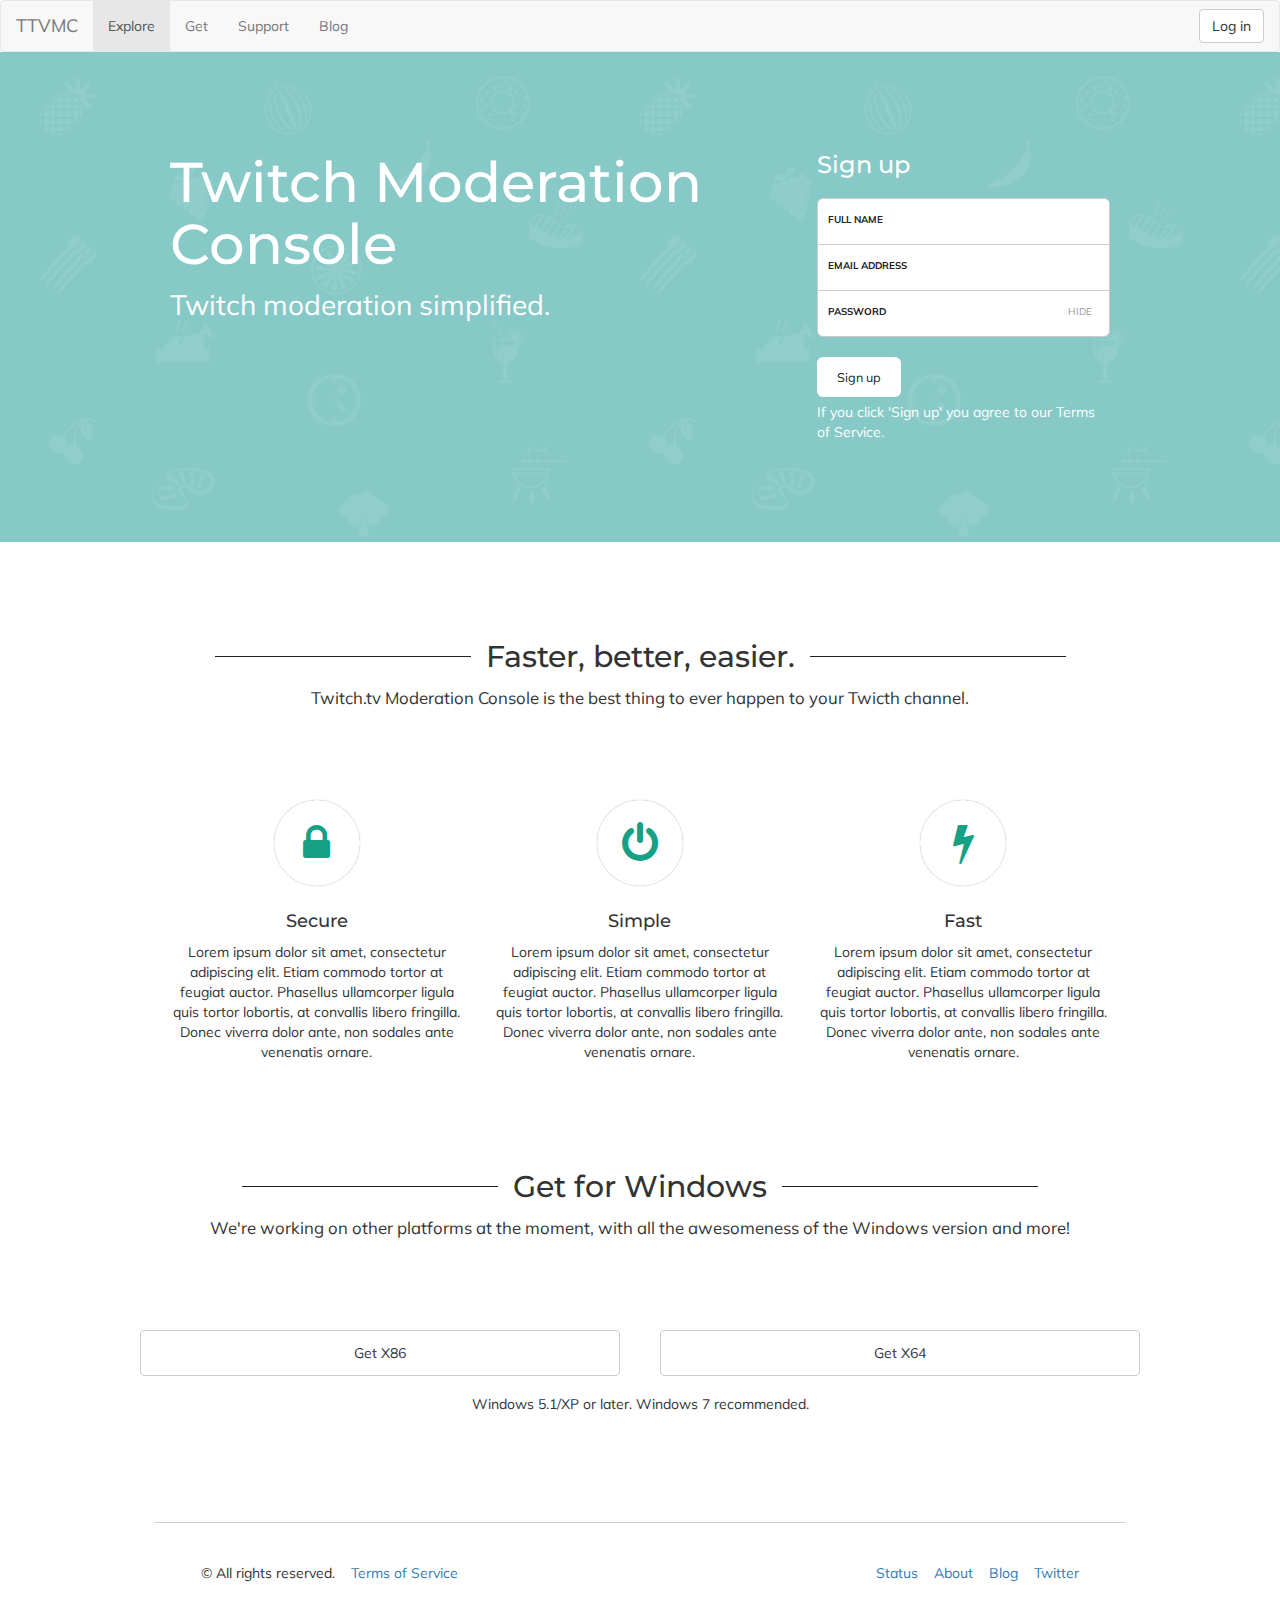
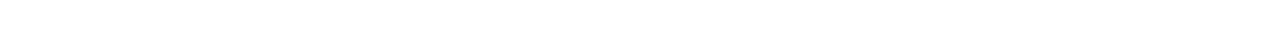
==== index.html @ 6420e10f "Initial commit." ====
<!DOCTYPE html>
<html lang="en">
    <head>
        <meta charset="utf-8">
        <meta http-equiv="X-UA-Compatible" content="IE=edge">
        <title>Bootstrap 101 Template</title>

        <!-- Bootstrap -->
        <link href="css/bootstrap.min.css" rel="stylesheet">
        <link href="css/custom.css" rel="stylesheet">
        <link href="https://maxcdn.bootstrapcdn.com/font-awesome/4.2.0/css/font-awesome.min.css" rel="stylesheet">

        <!-- HTML5 shim and Respond.js for IE8 support of HTML5 elements and media queries -->
        <!-- WARNING: Respond.js doesn't work if you view the page via file:// -->
        <!--[if lt IE 9]>
          <script src="https://oss.maxcdn.com/html5shiv/3.7.2/html5shiv.min.js"></script>
          <script src="https://oss.maxcdn.com/respond/1.4.2/respond.min.js"></script>
        <![endif]-->
    </head>
    <body>
        
        <section>
            <nav class="navbar navbar-default">
                <div class="container-fluid">
                    <!-- Brand and toggle get grouped for better mobile display -->
                    <div class="navbar-header">
                        <button type="button" class="navbar-toggle collapsed" data-toggle="collapse" data-target="#bs-example-navbar-collapse-1">
                            <span class="sr-only">Toggle navigation</span>
                            <span class="icon-bar"></span>
                            <span class="icon-bar"></span>
                            <span class="icon-bar"></span>
                        </button>
                        <a class="navbar-brand" href="#">TTVMC</a>
                    </div>

                    <!-- Collect the nav links, forms, and other content for toggling -->
                    <div class="collapse navbar-collapse" id="bs-example-navbar-collapse-1">
                        <ul class="nav navbar-nav">
                            <li class="active"><a href="/">Explore <span class="sr-only">(current)</span></a></li>
                            <li><a href="#get">Get</a></li>
                            <li><a href="#">Support</a></li>
                            <li><a href="#">Blog</a></li>
                            
                        </ul>
                        <ul class="nav navbar-nav navbar-right">
                            <li><button type="button" class="btn btn-default navbar-btn">Log in</button></li>
                      </ul>
                    </div><!-- /.navbar-collapse -->
                </div><!-- /.container-fluid -->
            </nav>
        </section>
        
        <section>
            <div id="reach">
                <div class="width980">
                    <div class="container">
                        <div class="row">
                            <div class="col-xs-8">
                                <h1>Twitch Moderation Console</h1>
                                <p>Twitch moderation simplified.</p>
                            </div>
                            <div class="col-xs-4 white">
                                <!-- A Pen by Mike Aparicio -->
                                <h3>Sign up</h3>
                                <form>
                                    <div class="input">
                                        <label for="full-name">Full Name</label>
                                        <input type="text" id="full-name" name="full-name" autocorrect="off" autocapitalize="words" maxlength="32">
                                    </div>
                                    <div class="input">
                                        <label for="email">Email Address</label>
                                        <input type="email" id="email" name="email" autocorrect="off" autocapitalize="off" maxlength="64">
                                    </div>
                                    <div class="input clearfix">
                                        <label for="password">Password</label>
                                        <input type="text" id="password" name="password" maxlength="12" autocorrect="off" autocapitalize="off">
                                        <span class="toggle-mask">Hide</span>
                                    </div>
                                    <input type="submit" id="submit" name="submit" value="Sign up">
                                    <div class="help-block">If you click 'Sign up' you agree to our Terms of Service.</div>
                                </form>
                            </div>
                        </div>
                    </div>
                </div>
                <div class="clear"></div>
            </div>
        </section>
        
        <section>
            <div id="love">
                <div class="container">
                    <div>
                        <div>
                            <h2 class="text-center fancy"><span>Faster, better, easier.</span></h2>
                            <p class="text-center byline">Twitch.tv Moderation Console is the best thing to ever happen to your Twicth channel.</p>
                        </div>
                        <div class="row">
                            <div class="col-md-4">
                                <div class="text-center green-sea"><i class="fa fa-lock fa-3x"></i></div>
                                <h4 class="text-center">Secure</h4>
                                <p class="text-center">Lorem ipsum dolor sit amet, consectetur adipiscing elit. Etiam commodo tortor at feugiat auctor. Phasellus ullamcorper ligula quis tortor lobortis, at convallis libero fringilla. Donec viverra dolor ante, non sodales ante venenatis ornare.</p>
                            </div>
                            <div class="col-md-4">
                                <div class="text-center green-sea"><i class="fa fa-power-off fa-3x"></i></div>
                                <h4 class="text-center">Simple</h4>
                                <p class="text-center">Lorem ipsum dolor sit amet, consectetur adipiscing elit. Etiam commodo tortor at feugiat auctor. Phasellus ullamcorper ligula quis tortor lobortis, at convallis libero fringilla. Donec viverra dolor ante, non sodales ante venenatis ornare.</p>
                            </div>
                            <div class="col-md-4">
                                <div class="text-center green-sea"><i class="fa fa-bolt fa-3x"></i></div>
                                <h4 class="text-center">Fast</h4>
                                <p class="text-center">Lorem ipsum dolor sit amet, consectetur adipiscing elit. Etiam commodo tortor at feugiat auctor. Phasellus ullamcorper ligula quis tortor lobortis, at convallis libero fringilla. Donec viverra dolor ante, non sodales ante venenatis ornare.</p>
                            </div>
                        </div>
                    </div>
                </div>
            </div>
        </section>
        
        <section>
            <div id="get">
                <div class="container">
                    <div>
                        <div>
                            <h2 class="text-center fancy"><span>Get for Windows</span></h2>
                            <p class="text-center byline">We're working on other platforms at the moment, with all the awesomeness of the Windows version and more!</p>
                        </div>
                    </div>
                    <div class="windows">
                        <div class="row">
                            <a class="btn btn-default left" href="#" role="button">Get X86</a>
                            <a class="btn btn-default right" href="#" role="button">Get X64</a>
                        </div>
                        <p>Windows 5.1/XP or later. Windows 7 recommended.</p>
                    </div>
                </div>
            </div>
        </section>
        
        <section id="footer">
            <div class="container">
                <ul class="left">
                    <li>&copy; All rights reserved.</li>
                    <li><a href="#">Terms of Service</a></li>
                </ul>
                <ul class="right">
                    <li><a href="#">Status</a></li>
                    <li><a href="#">About</a></li>
                    <li><a href="#">Blog</a></li>
                    <li class="footer-end"><a href="#">Twitter</a></li>
                </ul>
            </div>              
        </section>
        
        <!-- jQuery (necessary for Bootstrap's JavaScript plugins) -->
        <script src="https://ajax.googleapis.com/ajax/libs/jquery/1.11.1/jquery.min.js"></script>
        <!-- Include all compiled plugins (below), or include individual files as needed -->
        <script src="js/bootstrap.min.js"></script>
        <script src="js/custom.js"></script>
    </body>
</html>
---- css/custom.css ----
/* Fonts */
@import url(https://fonts.googleapis.com/css?family=Muli:300,400|Montserrat);

/*
font-family: 'Muli', sans-serif;
font-family: 'Montserrat', sans-serif;
*/
html {
    min-width: 970px;
    overflow-x: scroll;
}
body {
    font-family: 'Muli', sans-serif;
}
h1, h2, h3, h4 ,h5, h6 {
    font-family: 'Montserrat', sans-serif;
}
.fancy {
    line-height: 0.5;
    text-align: center;
}
.fancy span {
    display: inline-block;
    position: relative;  
}
.fancy span:before,
.fancy span:after {
    content: "";
    position: absolute;
    height: 5px;
    border-bottom: 1px solid #222;
    top: 3px;
    width: 256px;
    overflow-x: hidden;

}
.fancy span:before {
    right: 100%;
    margin-right: 15px;
}
.fancy span:after {
    left: 100%;
    margin-left: 15px;
}
#reach {
    color: #fff;
    background: url(../_/restaurant.png);
    background-repeat: repeat;
    margin: -20px 0 0 0;
    padding: 80px 0 80px 0;
    position: relative;
    height: inherit;
}
.width980 {
    width: 980px;
    margin-right: auto;
    margin-left: auto;
}
.clear {
  clear: both;
}
.container {
    width: 970px !important;
}

.form-control {
    display: block;
    width: 100%;
    height: 44px;
    padding: 6px 12px;
    font-size: 14px;
    line-height: 1.42857143;
    color: #383235;
    background-color: #fff;
    background-image: none;
    border: 1px solid #F5F5F5;
    border-radius: 0px;
    -webkit-box-shadow: inset 0 1px 1px rgba(0,0,0,.075);
    box-shadow: inset 0 1px 1px rgba(0,0,0,.075);
    -webkit-transition: border-color ease-in-out .15s,-webkit-box-shadow ease-in-out .15s;
    -o-transition: border-color ease-in-out .15s,box-shadow ease-in-out .15s;
    transition: border-color ease-in-out .15s,box-shadow ease-in-out .15s;
}
.btn-reach {
    color: #383235;
    background-color: #fff;
    border-color: #F5F5F5;
    border-radius: 0px;
}
.help-block {
    color: #fff;
}
#reach label {
    color: #222;
}
#reach .col-xs-8 h1 {
    font-size: 4em;
}
#reach .col-xs-8 p {
    font-size: 2em;
}
#love .container {
    padding: 87px 0 87px 0;
    margin: auto;
}
.byline {
    font-size: 1.2em;
    padding: 12px 0 0 0;
}
.uppercase {
    text-transform: uppercase;
}
.green-sea {
    color: #16a085;
    padding: 22px;
    -moz-border-radius: 60px;
    -webkit-border-radius: 60px;
    border-radius: 60px;
    -moz-box-shadow: 0px 0px 1px #888;
    -webkit-box-shadow: 0px 0px 1px #888;
    box-shadow: 0px 0px 1px #888;
    width: 86px;
    margin: 0 auto 26px auto;
}
#love .row {
    margin: auto;
    padding: 80px 0 0 0;
}
.clearfix:before,
.clearfix:after {
    content: "";
    display: table;
}
.clearfix:after {
    clear: both;
}
.clearfix {
    border-radius: 0 0 6px 6px;
}
input[type=text],
input[type=email],
input[type=password] {
    border: 0;
    margin: 0;
    height: 40px;
    padding: 0;
    line-height: 30px;
    font-size: 90%;
    -webkit-transition: background-color .5s;
    -moz-transition: background-color .5s;
    transition: background-color .5s;
}
input:focus {
    outline: none;
}
label {
    width: 37.5%;
    display: block;
    float: left;
    color: #999;
    padding: 0 10px;
    font-size: 70%;
    text-transform: uppercase;
    line-height: 40px;
    white-space: nowrap;
    -webkit-transition: all .5s;
    -moz-transition: all .5s;
    transition: all .5s;
}
.active label {
    color: #333;
}
.input {
    border: solid #ccc;
    border-width: 0 1px 1px 1px;
    -webkit-transition: background-color .5s;
    -moz-transition: background-color .5s;
    transition: background-color .5s;
    overflow: hidden;
    background: #fff;
    color: #222;
}
.input:first-of-type {
    border-top: 1px solid #ccc;
    border-radius: 6px 6px 0 0;
}
.input:last-of-type {
    border-radius: 0 0 6px 6px;
}
.active, .active input {
    background-color: #feffe8;
}
.input:hover label {
    color: #333;
}
form {
    display: block;
    max-width: 300px;
    margin: 20px auto;
}
.toggle-mask {
    font-size: 70%;
    color: #999;
    text-transform: uppercase;
    cursor: pointer;
    line-height: 40px;
    display: block;
    width: 20%;
    text-align: center;
    float: right;
}
.toggle-mask:hover {
    color: #0c4d6d;
}
input[type=submit] {
    -webkit-appearance: none;
    border: 0;
    background-color: #fff;
    color: #222;
    border-radius: 6px;
    border-color: 1px solid #ccc;
    display: block;
    margin: 20px 0 0 0;
    padding: 0 20px;
    cursor: pointer;
    font-size: 90%;
    line-height: 40px;
    -webkit-transition: all .5s;
    -moz-transition: all .5s;
    transition: all .5s;
}
input[type=submit]:focus,
input[type=submit]:hover {
      background-color: #ccc;
}
#full-name, #email {
      width: 62.5%;
      display: block;
}
#password {
      width: 42.5%;
      float: left;
}
.windows {
    padding: 80px 0 0 0;
    margin: auto;
}
.windows .btn {
    width: 48%;
    padding: 12px;
    text-align: center;
}
.windows p {
    text-align: center;
    padding: 18px;
}
.right {
    float: right;
}
.left {
    float: left;
}
#get .container {
    padding: 0 0 80px 0;
}
#footer {
}

#footer ul {
    list-style-type: none;
    text-align: center;
    display: inline;
}
#footer ul li {
    display: inline;
    padding: 12px 6px 12px 6px;
}
.footer-end {
    margin-right: 40px;
}
#footer .container {
    padding: 40px 0 40px 0;
    border-top: solid 1px #ccc;
}
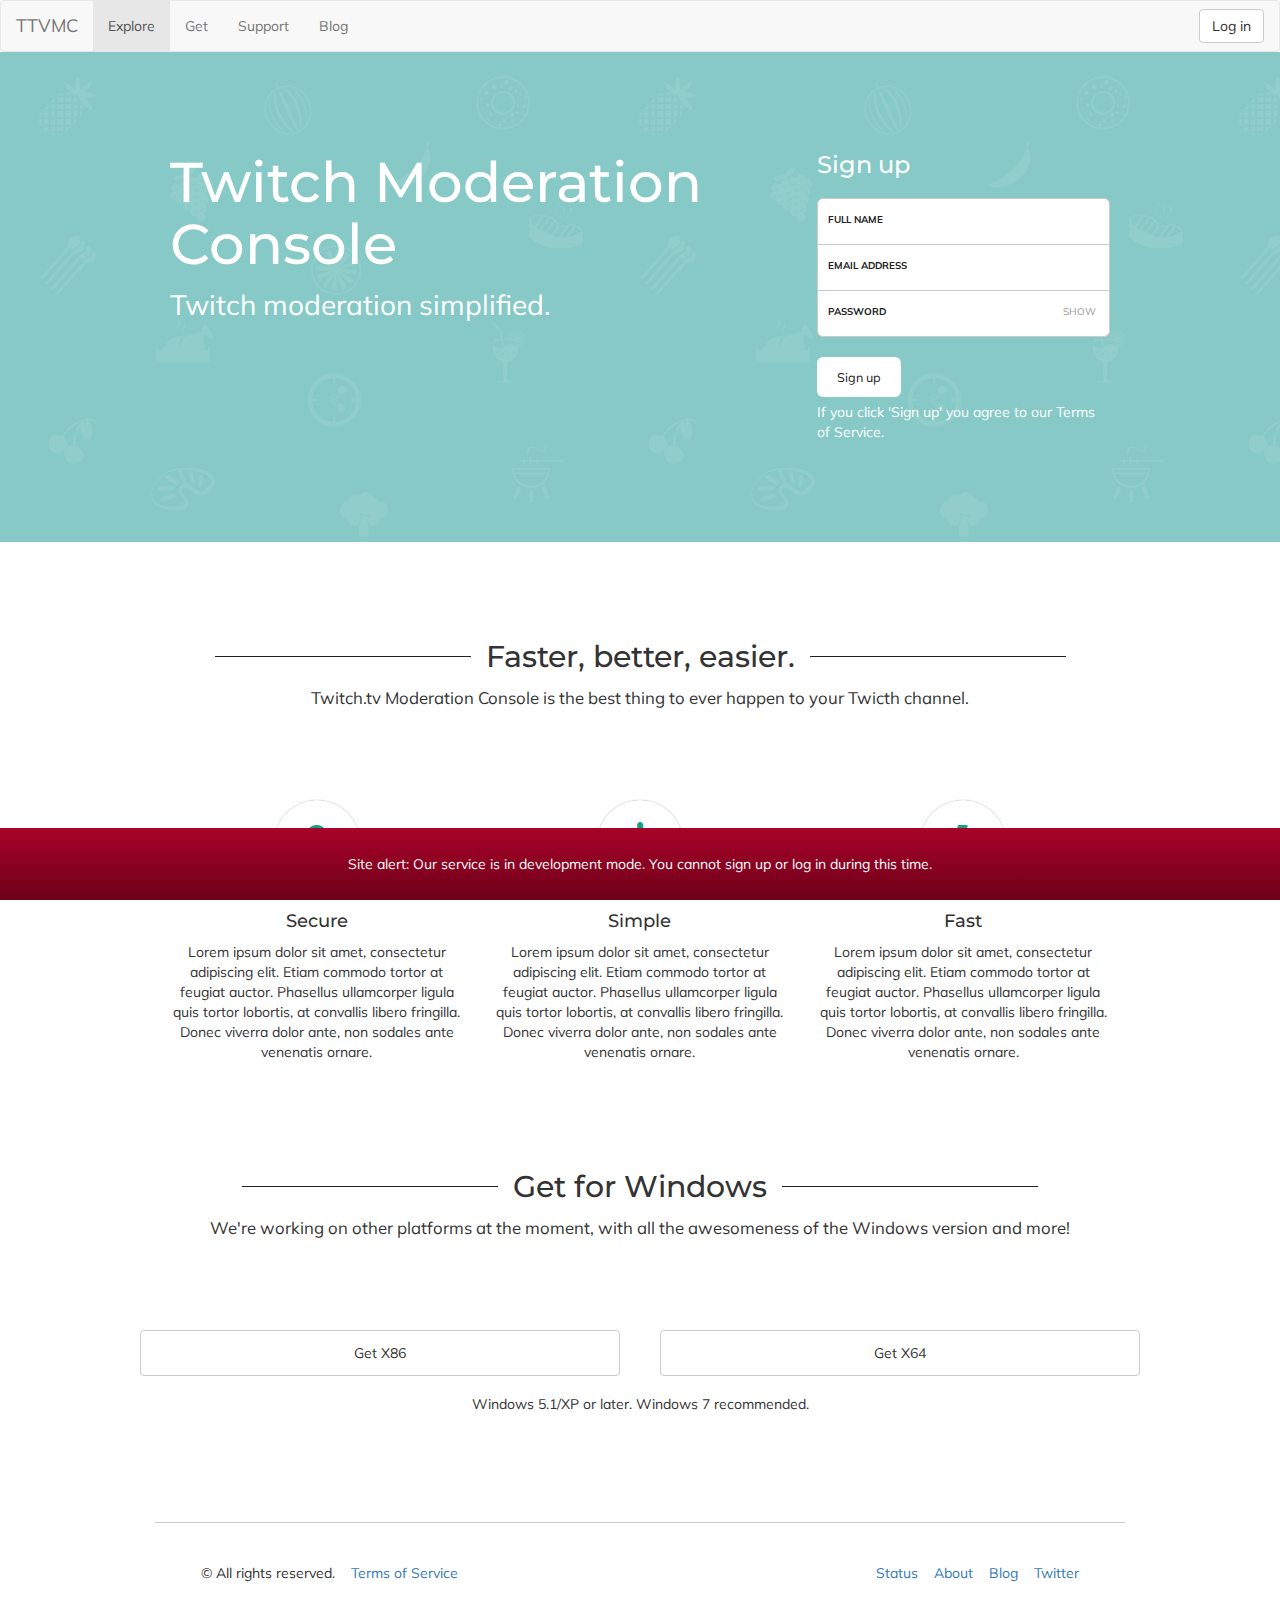
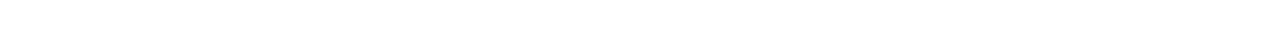
==== commit e9467570: "Updated, NO PHP" ====
--- a/index.html
+++ b/index.html
@@ -38,12 +38,16 @@
                         <ul class="nav navbar-nav">
                             <li class="active"><a href="/">Explore <span class="sr-only">(current)</span></a></li>
                             <li><a href="#get">Get</a></li>
-                            <li><a href="#">Support</a></li>
-                            <li><a href="#">Blog</a></li>
+                            <li><a href="https://support.ttvmc.com">Support</a></li>
+                            <li><a href="https://blog.ttvmc.com">Blog</a></li>
                             
                         </ul>
                         <ul class="nav navbar-nav navbar-right">
-                            <li><button type="button" class="btn btn-default navbar-btn">Log in</button></li>
+                            <li>
+                                <form action="/account">
+                                    <button type="submit" class="btn btn-default navbar-btn">Log in</button>
+                                </form>
+                            </li>
                       </ul>
                     </div><!-- /.navbar-collapse -->
                 </div><!-- /.container-fluid -->
@@ -51,7 +55,7 @@
         </section>
         
         <section>
-            <div id="reach">
+            <div id="title">
                 <div class="width980">
                     <div class="container">
                         <div class="row">
@@ -73,8 +77,8 @@
                                     </div>
                                     <div class="input clearfix">
                                         <label for="password">Password</label>
-                                        <input type="text" id="password" name="password" maxlength="12" autocorrect="off" autocapitalize="off">
-                                        <span class="toggle-mask">Hide</span>
+                                        <input type="password" id="password" name="password" maxlength="12" autocorrect="off" autocapitalize="off">
+                                        <span class="toggle-mask">Show</span>
                                     </div>
                                     <input type="submit" id="submit" name="submit" value="Sign up">
                                     <div class="help-block">If you click 'Sign up' you agree to our Terms of Service.</div>
@@ -88,7 +92,7 @@
         </section>
         
         <section>
-            <div id="love">
+            <div id="content">
                 <div class="container">
                     <div>
                         <div>
@@ -97,17 +101,17 @@
                         </div>
                         <div class="row">
                             <div class="col-md-4">
-                                <div class="text-center green-sea"><i class="fa fa-lock fa-3x"></i></div>
+                                <div class="text-center color-fa"><i class="fa fa-lock fa-3x"></i></div>
                                 <h4 class="text-center">Secure</h4>
                                 <p class="text-center">Lorem ipsum dolor sit amet, consectetur adipiscing elit. Etiam commodo tortor at feugiat auctor. Phasellus ullamcorper ligula quis tortor lobortis, at convallis libero fringilla. Donec viverra dolor ante, non sodales ante venenatis ornare.</p>
                             </div>
                             <div class="col-md-4">
-                                <div class="text-center green-sea"><i class="fa fa-power-off fa-3x"></i></div>
+                                <div class="text-center color-fa"><i class="fa fa-power-off fa-3x"></i></div>
                                 <h4 class="text-center">Simple</h4>
                                 <p class="text-center">Lorem ipsum dolor sit amet, consectetur adipiscing elit. Etiam commodo tortor at feugiat auctor. Phasellus ullamcorper ligula quis tortor lobortis, at convallis libero fringilla. Donec viverra dolor ante, non sodales ante venenatis ornare.</p>
                             </div>
                             <div class="col-md-4">
-                                <div class="text-center green-sea"><i class="fa fa-bolt fa-3x"></i></div>
+                                <div class="text-center color-fa"><i class="fa fa-bolt fa-3x"></i></div>
                                 <h4 class="text-center">Fast</h4>
                                 <p class="text-center">Lorem ipsum dolor sit amet, consectetur adipiscing elit. Etiam commodo tortor at feugiat auctor. Phasellus ullamcorper ligula quis tortor lobortis, at convallis libero fringilla. Donec viverra dolor ante, non sodales ante venenatis ornare.</p>
                             </div>
@@ -126,7 +130,7 @@
                             <p class="text-center byline">We're working on other platforms at the moment, with all the awesomeness of the Windows version and more!</p>
                         </div>
                     </div>
-                    <div class="windows">
+                    <div class="os">
                         <div class="row">
                             <a class="btn btn-default left" href="#" role="button">Get X86</a>
                             <a class="btn btn-default right" href="#" role="button">Get X64</a>
@@ -141,16 +145,21 @@
             <div class="container">
                 <ul class="left">
                     <li>&copy; All rights reserved.</li>
-                    <li><a href="#">Terms of Service</a></li>
+                    <li><a href="https://ttvmc.com/terms">Terms of Service</a></li>
                 </ul>
                 <ul class="right">
-                    <li><a href="#">Status</a></li>
-                    <li><a href="#">About</a></li>
-                    <li><a href="#">Blog</a></li>
-                    <li class="footer-end"><a href="#">Twitter</a></li>
+                    <li><a href="https://support.ttvmc.com/status">Status</a></li>
+                    <li><a href="https://ttvmc.com/about">About</a></li>
+                    <li><a href="https://blog.ttvmc.com">Blog</a></li>
+                    <li class="margin04000"><a href="#">Twitter</a></li>
                 </ul>
             </div>              
         </section>
+        
+        <!-- Disable the Site Alert by adding the CSS property 'display: none;' to the #site-alert class -->
+        <div id="site-alert">
+            <p>Site alert: Our service is in development mode. You cannot sign up or log in during this time.</p>
+        </div>
         
         <!-- jQuery (necessary for Bootstrap's JavaScript plugins) -->
         <script src="https://ajax.googleapis.com/ajax/libs/jquery/1.11.1/jquery.min.js"></script>
--- a/css/custom.css
+++ b/css/custom.css
@@ -5,6 +5,65 @@
 font-family: 'Muli', sans-serif;
 font-family: 'Montserrat', sans-serif;
 */
+/* Site Alert */
+#site-alert {
+    bottom: 0;
+    width: 100%;
+    color: #fff;
+    background: #a90329; /* Old browsers */
+    background: -moz-linear-gradient(top,  #a90329 0%, #8f0222 44%, #6d0019 100%); /* FF3.6+ */
+    background: -webkit-gradient(linear, left top, left bottom, color-stop(0%,#a90329), color-stop(44%,#8f0222), color-stop(100%,#6d0019)); /* Chrome,Safari4+ */
+    background: -webkit-linear-gradient(top,  #a90329 0%,#8f0222 44%,#6d0019 100%); /* Chrome10+,Safari5.1+ */
+    background: -o-linear-gradient(top,  #a90329 0%,#8f0222 44%,#6d0019 100%); /* Opera 11.10+ */
+    background: -ms-linear-gradient(top,  #a90329 0%,#8f0222 44%,#6d0019 100%); /* IE10+ */
+    background: linear-gradient(to bottom,  #a90329 0%,#8f0222 44%,#6d0019 100%); /* W3C */
+    filter: progid:DXImageTransform.Microsoft.gradient( startColorstr='#a90329', endColorstr='#6d0019',GradientType=0 ); /* IE6-9 */
+    position: fixed;
+}
+#site-alert p {
+    color: #fff;
+    text-align: center;
+    margin: 26px 0 26px 0;
+}
+
+/* Login Page */
+.account-input {
+    border: 1px solid #ccc !important;
+    margin: 8px 0 8px 0 !important;
+    height: 40px !important;
+    padding: 12px !important;
+    line-height: 30px !important;
+    width: 100%;
+    font-size: 100% !important;
+    -webkit-transition: background-color .5s;
+    -moz-transition: background-color .5s;
+    transition: background-color .5s;
+}
+#account {
+    margin: 80px 0 80px 0;
+}
+.account {
+    width: 448px;
+    margin: auto;
+    padding: 20px;
+    border-radius: 5px;
+    border: 1px solid #ccc;
+}
+#account h1 {
+    margin-top: 0;
+}
+.account-button {
+    margin: 8px 0 0 0;
+    border: 1px solid #ccc;
+    padding: 12px;
+    width: 50%;
+    background: transparent;
+}
+.account-button:hover {
+    background: #16a085;
+    color: #fff;
+}
+/* All styles */ 
 html {
     min-width: 970px;
     overflow-x: scroll;
@@ -15,6 +74,7 @@
 h1, h2, h3, h4 ,h5, h6 {
     font-family: 'Montserrat', sans-serif;
 }
+/* Fancy */
 .fancy {
     line-height: 0.5;
     text-align: center;
@@ -42,7 +102,8 @@
     left: 100%;
     margin-left: 15px;
 }
-#reach {
+/* Title */
+#title {
     color: #fff;
     background: url(../_/restaurant.png);
     background-repeat: repeat;
@@ -62,84 +123,7 @@
 .container {
     width: 970px !important;
 }
-
-.form-control {
-    display: block;
-    width: 100%;
-    height: 44px;
-    padding: 6px 12px;
-    font-size: 14px;
-    line-height: 1.42857143;
-    color: #383235;
-    background-color: #fff;
-    background-image: none;
-    border: 1px solid #F5F5F5;
-    border-radius: 0px;
-    -webkit-box-shadow: inset 0 1px 1px rgba(0,0,0,.075);
-    box-shadow: inset 0 1px 1px rgba(0,0,0,.075);
-    -webkit-transition: border-color ease-in-out .15s,-webkit-box-shadow ease-in-out .15s;
-    -o-transition: border-color ease-in-out .15s,box-shadow ease-in-out .15s;
-    transition: border-color ease-in-out .15s,box-shadow ease-in-out .15s;
-}
-.btn-reach {
-    color: #383235;
-    background-color: #fff;
-    border-color: #F5F5F5;
-    border-radius: 0px;
-}
-.help-block {
-    color: #fff;
-}
-#reach label {
-    color: #222;
-}
-#reach .col-xs-8 h1 {
-    font-size: 4em;
-}
-#reach .col-xs-8 p {
-    font-size: 2em;
-}
-#love .container {
-    padding: 87px 0 87px 0;
-    margin: auto;
-}
-.byline {
-    font-size: 1.2em;
-    padding: 12px 0 0 0;
-}
-.uppercase {
-    text-transform: uppercase;
-}
-.green-sea {
-    color: #16a085;
-    padding: 22px;
-    -moz-border-radius: 60px;
-    -webkit-border-radius: 60px;
-    border-radius: 60px;
-    -moz-box-shadow: 0px 0px 1px #888;
-    -webkit-box-shadow: 0px 0px 1px #888;
-    box-shadow: 0px 0px 1px #888;
-    width: 86px;
-    margin: 0 auto 26px auto;
-}
-#love .row {
-    margin: auto;
-    padding: 80px 0 0 0;
-}
-.clearfix:before,
-.clearfix:after {
-    content: "";
-    display: table;
-}
-.clearfix:after {
-    clear: both;
-}
-.clearfix {
-    border-radius: 0 0 6px 6px;
-}
-input[type=text],
-input[type=email],
-input[type=password] {
+#title input[type=text], #title input[type=email], #title input[type=password] {
     border: 0;
     margin: 0;
     height: 40px;
@@ -150,10 +134,10 @@
     -moz-transition: background-color .5s;
     transition: background-color .5s;
 }
-input:focus {
+#title input:focus {
     outline: none;
 }
-label {
+#title label {
     width: 37.5%;
     display: block;
     float: left;
@@ -167,10 +151,10 @@
     -moz-transition: all .5s;
     transition: all .5s;
 }
-.active label {
+#title .active label {
     color: #333;
 }
-.input {
+#title .input {
     border: solid #ccc;
     border-width: 0 1px 1px 1px;
     -webkit-transition: background-color .5s;
@@ -180,25 +164,25 @@
     background: #fff;
     color: #222;
 }
-.input:first-of-type {
+#title .input:first-of-type {
     border-top: 1px solid #ccc;
     border-radius: 6px 6px 0 0;
 }
-.input:last-of-type {
+#title .input:last-of-type {
     border-radius: 0 0 6px 6px;
 }
-.active, .active input {
+#title .active, .active input {
     background-color: #feffe8;
 }
-.input:hover label {
+#title .input:hover label {
     color: #333;
 }
-form {
+#title form {
     display: block;
     max-width: 300px;
     margin: 20px auto;
 }
-.toggle-mask {
+#title .toggle-mask {
     font-size: 70%;
     color: #999;
     text-transform: uppercase;
@@ -209,10 +193,10 @@
     text-align: center;
     float: right;
 }
-.toggle-mask:hover {
+#title .toggle-mask:hover {
     color: #0c4d6d;
 }
-input[type=submit] {
+#title input[type=submit] {
     -webkit-appearance: none;
     border: 0;
     background-color: #fff;
@@ -229,28 +213,86 @@
     -moz-transition: all .5s;
     transition: all .5s;
 }
-input[type=submit]:focus,
-input[type=submit]:hover {
+#title input[type=submit]:focus, #reach input[type=submit]:hover {
       background-color: #ccc;
 }
-#full-name, #email {
+#title #full-name, #email {
       width: 62.5%;
       display: block;
 }
-#password {
+#title #password {
       width: 42.5%;
       float: left;
 }
-.windows {
+.btn-title {
+    color: #383235;
+    background-color: #fff;
+    border-color: #F5F5F5;
+    border-radius: 0px;
+}
+.help-block {
+    color: #fff;
+}
+#title label {
+    color: #222;
+}
+#title .col-xs-8 h1 {
+    font-size: 4em;
+}
+#title .col-xs-8 p {
+    font-size: 2em;
+}
+.byline {
+    font-size: 1.2em;
+    padding: 12px 0 0 0;
+}
+/* Content */
+#content .container {
+    padding: 87px 0 87px 0;
+    margin: auto;
+}
+
+.uppercase {
+    text-transform: uppercase;
+}
+.color-fa {
+    color: #16a085;
+    padding: 22px;
+    -moz-border-radius: 60px;
+    -webkit-border-radius: 60px;
+    border-radius: 60px;
+    -moz-box-shadow: 0px 0px 1px #888;
+    -webkit-box-shadow: 0px 0px 1px #888;
+    box-shadow: 0px 0px 1px #888;
+    width: 86px;
+    margin: 0 auto 26px auto;
+}
+#content .row {
+    margin: auto;
+    padding: 80px 0 0 0;
+}
+.clearfix:before,
+.clearfix:after {
+    content: "";
+    display: table;
+}
+.clearfix:after {
+    clear: both;
+}
+.clearfix {
+    border-radius: 0 0 6px 6px;
+}
+/* Get */
+.os {
     padding: 80px 0 0 0;
     margin: auto;
 }
-.windows .btn {
+.os .btn {
     width: 48%;
     padding: 12px;
     text-align: center;
 }
-.windows p {
+.os p {
     text-align: center;
     padding: 18px;
 }
@@ -263,9 +305,12 @@
 #get .container {
     padding: 0 0 80px 0;
 }
-#footer {
-}
-
+
+/* Footer */
+#footer .container {
+    padding: 40px 0 40px 0;
+    border-top: solid 1px #ccc;
+}
 #footer ul {
     list-style-type: none;
     text-align: center;
@@ -275,11 +320,7 @@
     display: inline;
     padding: 12px 6px 12px 6px;
 }
-.footer-end {
+.margin04000 {
     margin-right: 40px;
 }
-#footer .container {
-    padding: 40px 0 40px 0;
-    border-top: solid 1px #ccc;
-}
     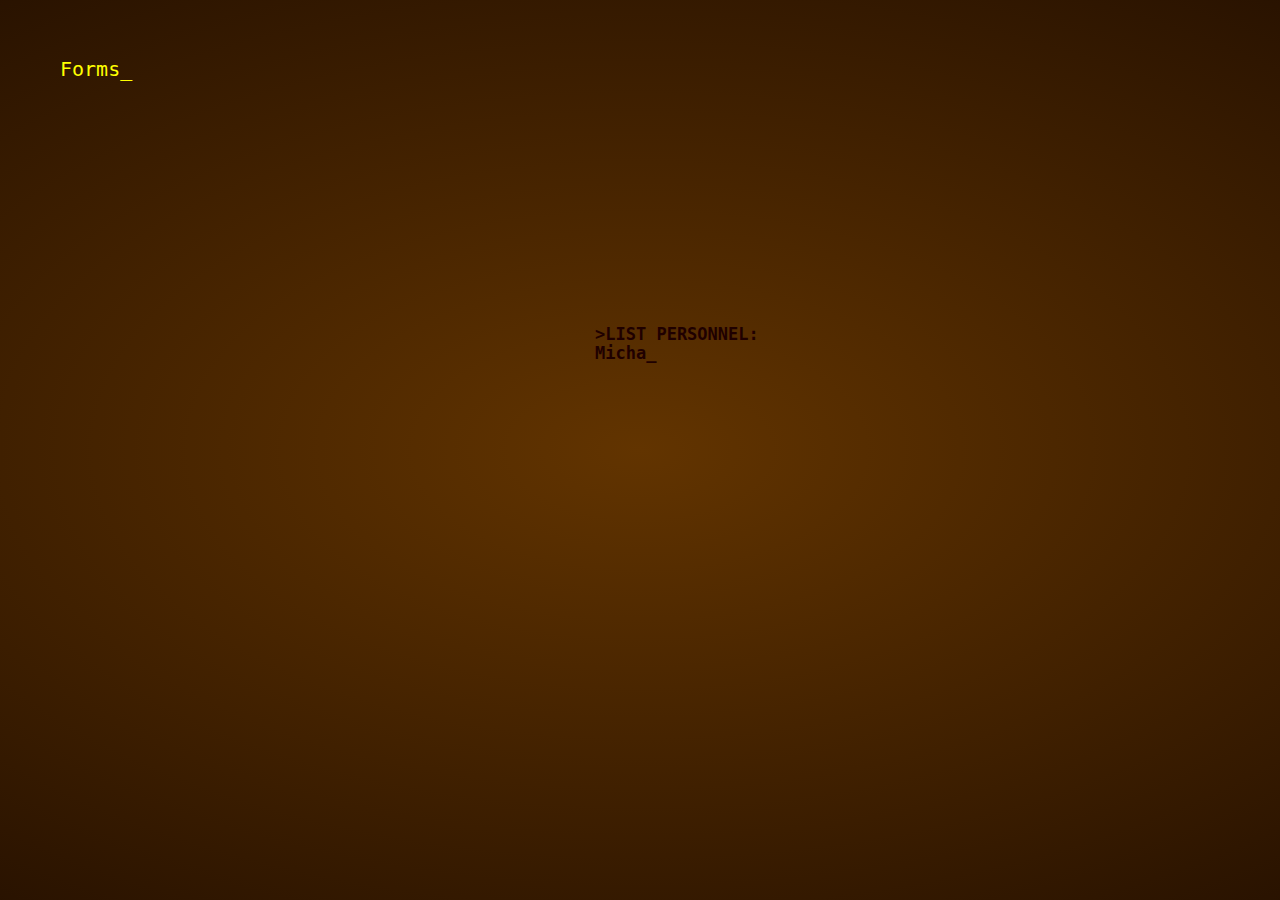
==== commit ed8458e1: "Updated" ====
--- a/index.html
+++ b/index.html
@@ -1,170 +1,32 @@
-<!DOCTYPE html>
-<html lang="en">
-    <head>
-        <meta charset="utf-8">
-        <meta http-equiv="X-UA-Compatible" content="IE=edge">
-        <title>Bootstrap 101 Template</title>
-
-        <!-- Bootstrap -->
-        <link href="css/bootstrap.min.css" rel="stylesheet">
-        <link href="css/custom.css" rel="stylesheet">
-        <link href="https://maxcdn.bootstrapcdn.com/font-awesome/4.2.0/css/font-awesome.min.css" rel="stylesheet">
-
-        <!-- HTML5 shim and Respond.js for IE8 support of HTML5 elements and media queries -->
-        <!-- WARNING: Respond.js doesn't work if you view the page via file:// -->
-        <!--[if lt IE 9]>
-          <script src="https://oss.maxcdn.com/html5shiv/3.7.2/html5shiv.min.js"></script>
-          <script src="https://oss.maxcdn.com/respond/1.4.2/respond.min.js"></script>
-        <![endif]-->
-    </head>
-    <body>
-        
-        <section>
-            <nav class="navbar navbar-default">
-                <div class="container-fluid">
-                    <!-- Brand and toggle get grouped for better mobile display -->
-                    <div class="navbar-header">
-                        <button type="button" class="navbar-toggle collapsed" data-toggle="collapse" data-target="#bs-example-navbar-collapse-1">
-                            <span class="sr-only">Toggle navigation</span>
-                            <span class="icon-bar"></span>
-                            <span class="icon-bar"></span>
-                            <span class="icon-bar"></span>
-                        </button>
-                        <a class="navbar-brand" href="#">TTVMC</a>
-                    </div>
-
-                    <!-- Collect the nav links, forms, and other content for toggling -->
-                    <div class="collapse navbar-collapse" id="bs-example-navbar-collapse-1">
-                        <ul class="nav navbar-nav">
-                            <li class="active"><a href="/">Explore <span class="sr-only">(current)</span></a></li>
-                            <li><a href="#get">Get</a></li>
-                            <li><a href="https://support.ttvmc.com">Support</a></li>
-                            <li><a href="https://blog.ttvmc.com">Blog</a></li>
-                            
-                        </ul>
-                        <ul class="nav navbar-nav navbar-right">
-                            <li>
-                                <form action="/account">
-                                    <button type="submit" class="btn btn-default navbar-btn">Log in</button>
-                                </form>
-                            </li>
-                      </ul>
-                    </div><!-- /.navbar-collapse -->
-                </div><!-- /.container-fluid -->
-            </nav>
-        </section>
-        
-        <section>
-            <div id="title">
-                <div class="width980">
-                    <div class="container">
-                        <div class="row">
-                            <div class="col-xs-8">
-                                <h1>Twitch Moderation Console</h1>
-                                <p>Twitch moderation simplified.</p>
-                            </div>
-                            <div class="col-xs-4 white">
-                                <!-- A Pen by Mike Aparicio -->
-                                <h3>Sign up</h3>
-                                <form>
-                                    <div class="input">
-                                        <label for="full-name">Full Name</label>
-                                        <input type="text" id="full-name" name="full-name" autocorrect="off" autocapitalize="words" maxlength="32">
-                                    </div>
-                                    <div class="input">
-                                        <label for="email">Email Address</label>
-                                        <input type="email" id="email" name="email" autocorrect="off" autocapitalize="off" maxlength="64">
-                                    </div>
-                                    <div class="input clearfix">
-                                        <label for="password">Password</label>
-                                        <input type="password" id="password" name="password" maxlength="12" autocorrect="off" autocapitalize="off">
-                                        <span class="toggle-mask">Show</span>
-                                    </div>
-                                    <input type="submit" id="submit" name="submit" value="Sign up">
-                                    <div class="help-block">If you click 'Sign up' you agree to our Terms of Service.</div>
-                                </form>
-                            </div>
-                        </div>
-                    </div>
-                </div>
-                <div class="clear"></div>
-            </div>
-        </section>
-        
-        <section>
-            <div id="content">
-                <div class="container">
-                    <div>
-                        <div>
-                            <h2 class="text-center fancy"><span>Faster, better, easier.</span></h2>
-                            <p class="text-center byline">Twitch.tv Moderation Console is the best thing to ever happen to your Twicth channel.</p>
-                        </div>
-                        <div class="row">
-                            <div class="col-md-4">
-                                <div class="text-center color-fa"><i class="fa fa-lock fa-3x"></i></div>
-                                <h4 class="text-center">Secure</h4>
-                                <p class="text-center">Lorem ipsum dolor sit amet, consectetur adipiscing elit. Etiam commodo tortor at feugiat auctor. Phasellus ullamcorper ligula quis tortor lobortis, at convallis libero fringilla. Donec viverra dolor ante, non sodales ante venenatis ornare.</p>
-                            </div>
-                            <div class="col-md-4">
-                                <div class="text-center color-fa"><i class="fa fa-power-off fa-3x"></i></div>
-                                <h4 class="text-center">Simple</h4>
-                                <p class="text-center">Lorem ipsum dolor sit amet, consectetur adipiscing elit. Etiam commodo tortor at feugiat auctor. Phasellus ullamcorper ligula quis tortor lobortis, at convallis libero fringilla. Donec viverra dolor ante, non sodales ante venenatis ornare.</p>
-                            </div>
-                            <div class="col-md-4">
-                                <div class="text-center color-fa"><i class="fa fa-bolt fa-3x"></i></div>
-                                <h4 class="text-center">Fast</h4>
-                                <p class="text-center">Lorem ipsum dolor sit amet, consectetur adipiscing elit. Etiam commodo tortor at feugiat auctor. Phasellus ullamcorper ligula quis tortor lobortis, at convallis libero fringilla. Donec viverra dolor ante, non sodales ante venenatis ornare.</p>
-                            </div>
-                        </div>
-                    </div>
-                </div>
-            </div>
-        </section>
-        
-        <section>
-            <div id="get">
-                <div class="container">
-                    <div>
-                        <div>
-                            <h2 class="text-center fancy"><span>Get for Windows</span></h2>
-                            <p class="text-center byline">We're working on other platforms at the moment, with all the awesomeness of the Windows version and more!</p>
-                        </div>
-                    </div>
-                    <div class="os">
-                        <div class="row">
-                            <a class="btn btn-default left" href="#" role="button">Get X86</a>
-                            <a class="btn btn-default right" href="#" role="button">Get X64</a>
-                        </div>
-                        <p>Windows 5.1/XP or later. Windows 7 recommended.</p>
-                    </div>
-                </div>
-            </div>
-        </section>
-        
-        <section id="footer">
-            <div class="container">
-                <ul class="left">
-                    <li>&copy; All rights reserved.</li>
-                    <li><a href="https://ttvmc.com/terms">Terms of Service</a></li>
-                </ul>
-                <ul class="right">
-                    <li><a href="https://support.ttvmc.com/status">Status</a></li>
-                    <li><a href="https://ttvmc.com/about">About</a></li>
-                    <li><a href="https://blog.ttvmc.com">Blog</a></li>
-                    <li class="margin04000"><a href="#">Twitter</a></li>
-                </ul>
-            </div>              
-        </section>
-        
-        <!-- Disable the Site Alert by adding the CSS property 'display: none;' to the #site-alert class -->
-        <div id="site-alert">
-            <p>Site alert: Our service is in development mode. You cannot sign up or log in during this time.</p>
-        </div>
-        
-        <!-- jQuery (necessary for Bootstrap's JavaScript plugins) -->
-        <script src="https://ajax.googleapis.com/ajax/libs/jquery/1.11.1/jquery.min.js"></script>
-        <!-- Include all compiled plugins (below), or include individual files as needed -->
-        <script src="js/bootstrap.min.js"></script>
-        <script src="js/custom.js"></script>
-    </body>
-</html>+<!--
+Creative Commons License
+Portal End Credits Web by TylaKitty/xBytez/Valve is licensed under a Creative Commons Attribution-ShareAlike 4.0 International License.
+Based on a work at http://xbytez.eu/.
+-->
+<!DOCTYPE html PUBLIC "-//W3C//DTD XHTML 1.0 Strict//EN"
+      "http://www.w3.org/TR/xhtml1/DTD/xhtml1-strict.dtd">
+ <html xmlns="http://www.w3.org/1999/xhtml">
+ <head>
+     <title>xBytez - Aperture Science - CAKE</title>
+     <meta http-equiv="content-type" content="text/html; charset=UTF-8" />
+     <link rel="stylesheet" type="text/css" href="style.css" />
+     <script type="text/javascript" src="cakedata.js"></script>
+     <script type="text/javascript" src="cake.js"></script>
+ </head>
+ <body>
+     <div id="lyrics">
+         <div id="lyricsleft"></div>
+         <div id="lyricstop"></div>
+         <div id="lyricsright"></div>
+         <div id="lyricsbottom"></div>
+         <div id="lyricstext"></div>
+     </div>
+     <div id="credits">
+         <div id="creditsleft"></div>
+         <div id="creditstop"></div>
+         <div id="creditsright"></div>
+         <div id="creditsbottom"></div>
+         <div id="creditstext"></div>
+     </div>
+ </body>
+ </html>
--- a/style.css
+++ b/style.css
@@ -0,0 +1,122 @@
+/*
+ * Creative Commons License
+ * Portal End Credits Web by TylaKitty, xBytez & Valve is licensed under a Creative Commons Attribution-ShareAlike 4.0 International License.
+ * Based on a work at xbytez.eu
+*/
+body {
+	color: yellow;
+	font-family:  monospace;
+	font-size: 9pt;
+	line-height: 1.60em;
+	background-color:#623400;
+	background: -moz-radial-gradient(53% 53%, #623400, #1e0c00 100%) no-repeat center center fixed;
+	background: -webkit-radial-gradient(53% 53%, #623400, #1e0c00 100%) no-repeat center center fixed;
+	background: -o-radial-gradient(53% 53%, #623400, #1e0c00 100%) no-repeat center center fixed;
+	background: -ms-radial-gradient(53% 53%, #623400, #1e0c00 100%) no-repeat center center fixed;
+	background: radial-gradient(100% 75%, #623400, #1e0c00 100%) no-repeat center center fixed;
+	-moz-background-size: cover;
+	-webkit-background-size: cover;
+	-o-background-size: cover;
+	-ms-background-size: cover;
+	background-size: cover;
+}
+
+#container {
+	border-style: solid;
+}
+
+#lyrics {
+	position:absolute;
+	left:2em;
+	top:2em;
+	width: 30em;
+	font-size: 15pt;
+}
+
+#lyricstext {
+	position:absolute;
+	left:1em;
+	right:1em;
+	top:1em;
+	bottom:1em;
+	text-align: left;
+}
+
+#lyricsleft,#lyricsright {
+	position:absolute;
+	width:1em;
+	top:1.5em;
+	bottom:1.5em;
+	text-align: center;
+}
+#lyricsleft {
+	left:0em;
+}
+#lyricsright {
+	right:0em;
+}
+
+#lyricstop,#lyricsbottom {
+	position:absolute;
+	left:0em;
+	width:30em;
+	height:1em;
+	text-align: center;
+}
+
+#lyricstop {
+	top:0em;
+}
+#lyricsbottom {
+	bottom:0em;
+}
+
+#credits {
+	position:absolute;
+	left: 33em;
+	top:2em;
+	width:30em;
+	height:28em;
+	color: #1F0000;
+	font-size: 17px;
+	font-weight: bold;
+}
+#creditstext {
+	position:absolute;
+	left:2em;
+	right:1em;
+	top:1.3em;
+	bottom:1em;
+	text-align: left;
+	vertical-align: bottom;
+
+}
+
+#creditsleft,#creditsright {
+	position:absolute;
+	width:1em;
+	top:1.5em;
+	bottom:1.5em;
+	text-align: center;
+}
+#creditsleft {
+	left:0em;
+}
+#creditsright {
+	right:0em;
+}
+
+#creditstop,#creditsbottom {
+	position:absolute;
+	left:0em;
+	width:30em;
+	height:1em;
+	text-align: center;
+}
+
+#creditstop {
+	top:0em;
+}
+#creditsbottom {
+	bottom:0em;
+}
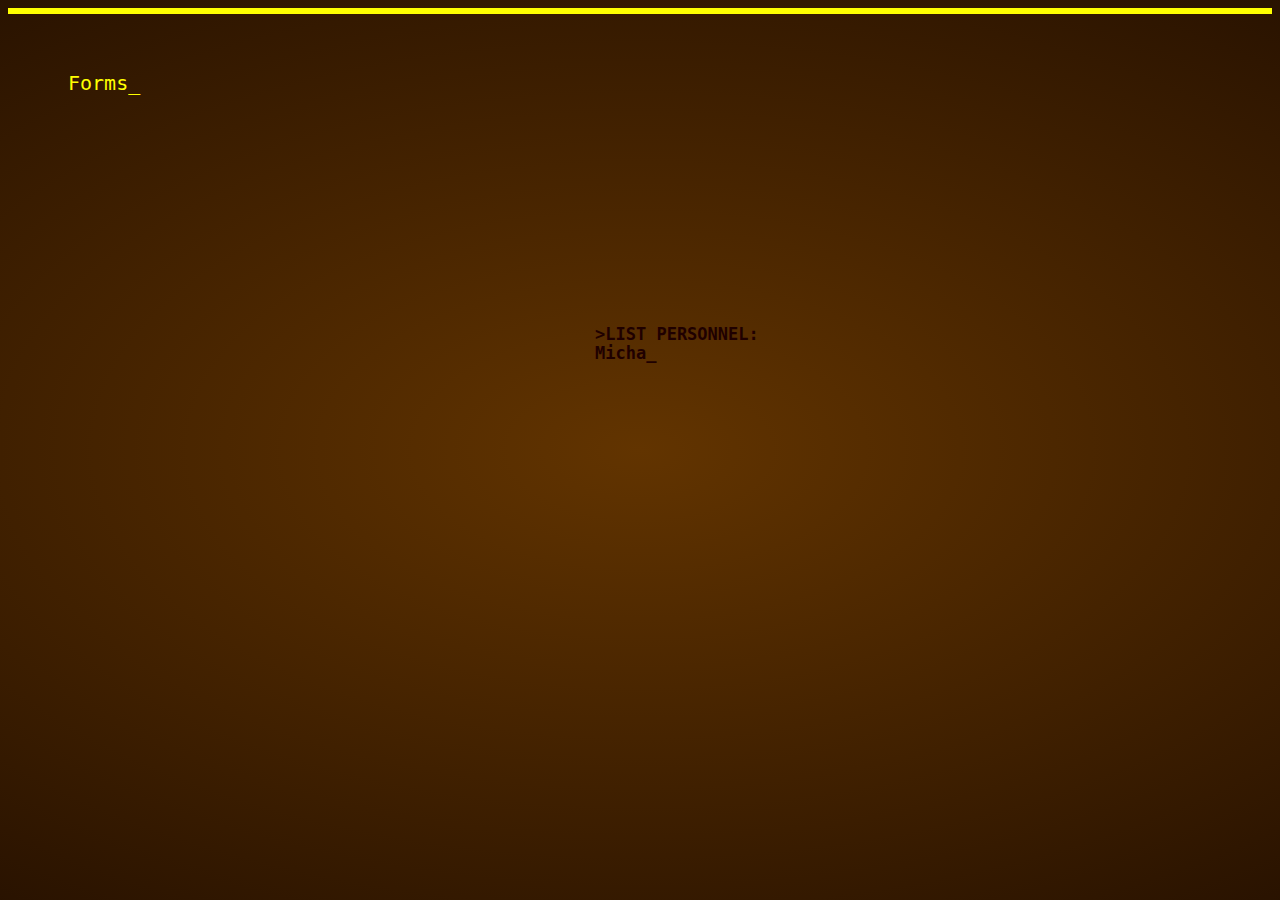
==== commit 9125e4a9: "Adding Portal 2 Style" ====
--- a/index.html
+++ b/index.html
@@ -14,6 +14,7 @@
      <script type="text/javascript" src="cake.js"></script>
  </head>
  <body>
+     <div id="container"></div>
      <div id="lyrics">
          <div id="lyricsleft"></div>
          <div id="lyricstop"></div>
--- a/style.css
+++ b/style.css
@@ -26,7 +26,7 @@
 }
 
 #lyrics {
-	position:absolute;
+	position:relative;
 	left:2em;
 	top:2em;
 	width: 30em;
@@ -34,7 +34,7 @@
 }
 
 #lyricstext {
-	position:absolute;
+	position:relative;
 	left:1em;
 	right:1em;
 	top:1em;
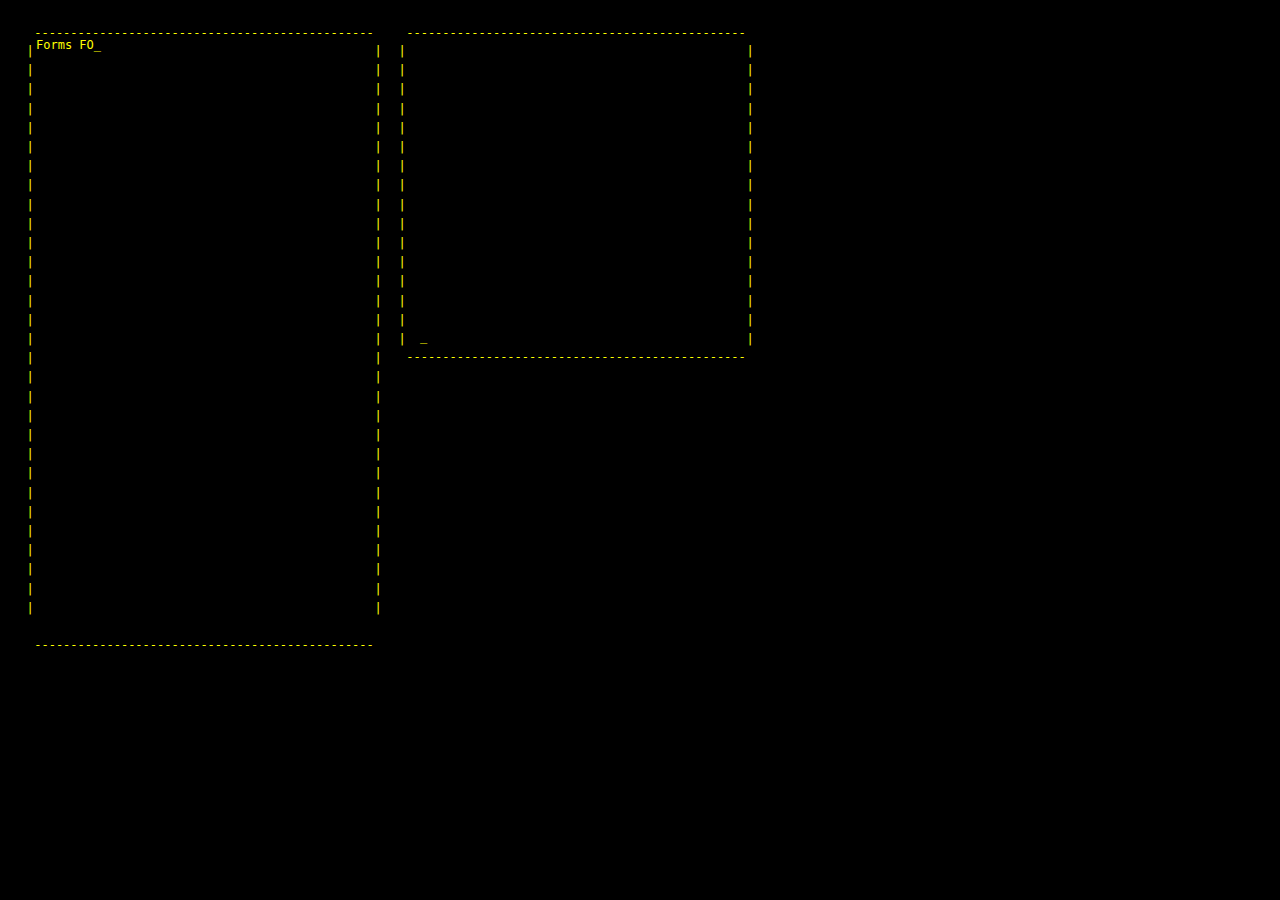
==== commit 17afd716: "Added random" ====
--- a/index.html
+++ b/index.html
@@ -1,33 +1,16 @@
-<!--
-Creative Commons License
-Portal End Credits Web by TylaKitty/xBytez/Valve is licensed under a Creative Commons Attribution-ShareAlike 4.0 International License.
-Based on a work at http://xbytez.eu/.
--->
-<!DOCTYPE html PUBLIC "-//W3C//DTD XHTML 1.0 Strict//EN"
-      "http://www.w3.org/TR/xhtml1/DTD/xhtml1-strict.dtd">
- <html xmlns="http://www.w3.org/1999/xhtml">
- <head>
-     <title>xBytez - Aperture Science - CAKE</title>
-     <meta http-equiv="content-type" content="text/html; charset=UTF-8" />
-     <link rel="stylesheet" type="text/css" href="style.css" />
-     <script type="text/javascript" src="cakedata.js"></script>
-     <script type="text/javascript" src="cake.js"></script>
- </head>
- <body>
-     <div id="container"></div>
-     <div id="lyrics">
-         <div id="lyricsleft"></div>
-         <div id="lyricstop"></div>
-         <div id="lyricsright"></div>
-         <div id="lyricsbottom"></div>
-         <div id="lyricstext"></div>
-     </div>
-     <div id="credits">
-         <div id="creditsleft"></div>
-         <div id="creditstop"></div>
-         <div id="creditsright"></div>
-         <div id="creditsbottom"></div>
-         <div id="creditstext"></div>
-     </div>
- </body>
- </html>
+<html>
+    <head>
+        <title>Hello</title>
+        <script>
+            var redirect = Math.random(); 
+            if (redirect >= 0.5) {
+                window.location.href = "/portal";
+            } else {
+                window.location.href = "/portal2";
+            }
+        </script>
+    </head>
+    <body>
+        <h1>Loading...</h1>
+    </body>
+</html>
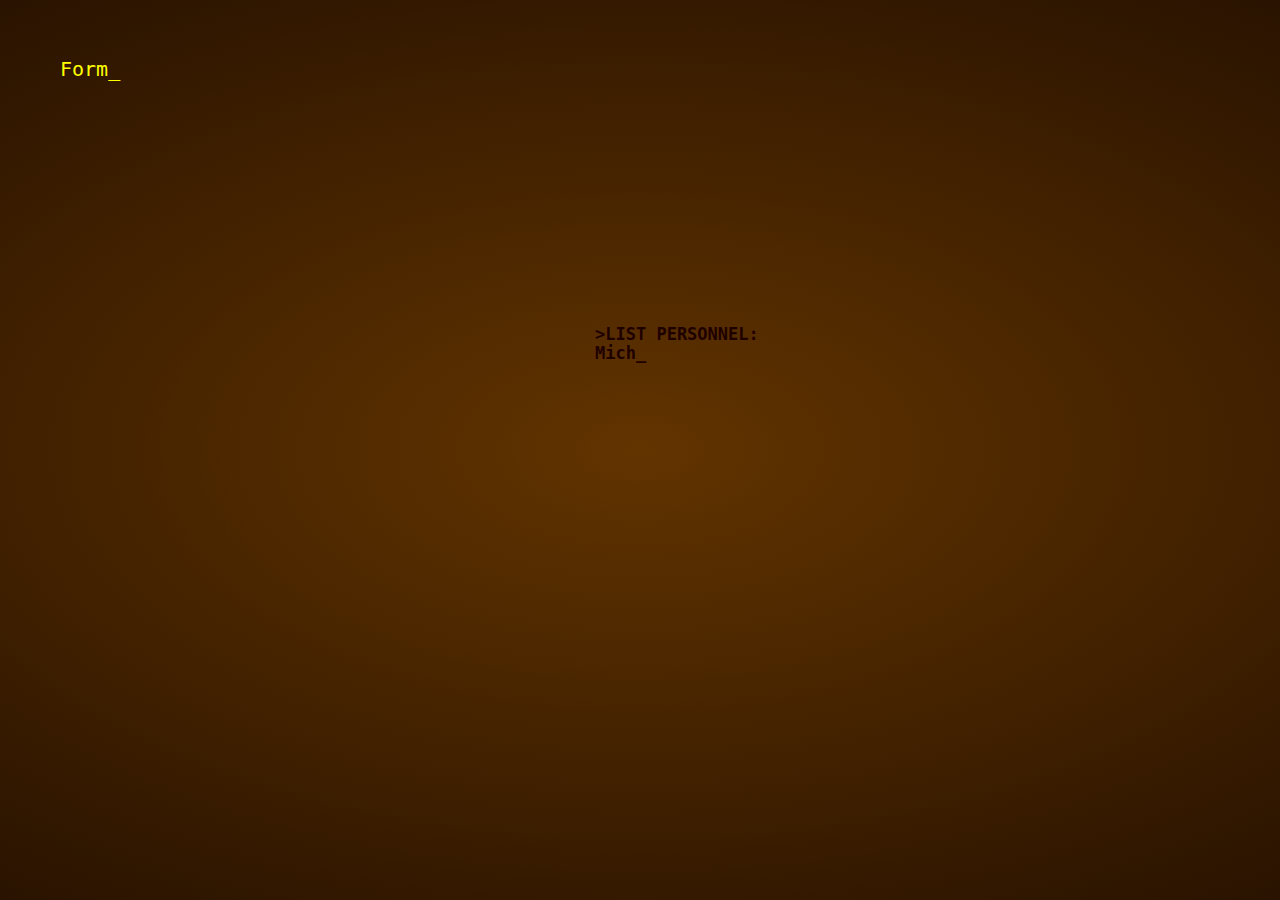
==== commit 4ed12662: "Update index.html" ====
--- a/index.html
+++ b/index.html
@@ -11,6 +11,6 @@
         </script>
     </head>
     <body>
-        <h1>Loading...</h1>
+        <h1>Generating...</h1>
     </body>
 </html>
